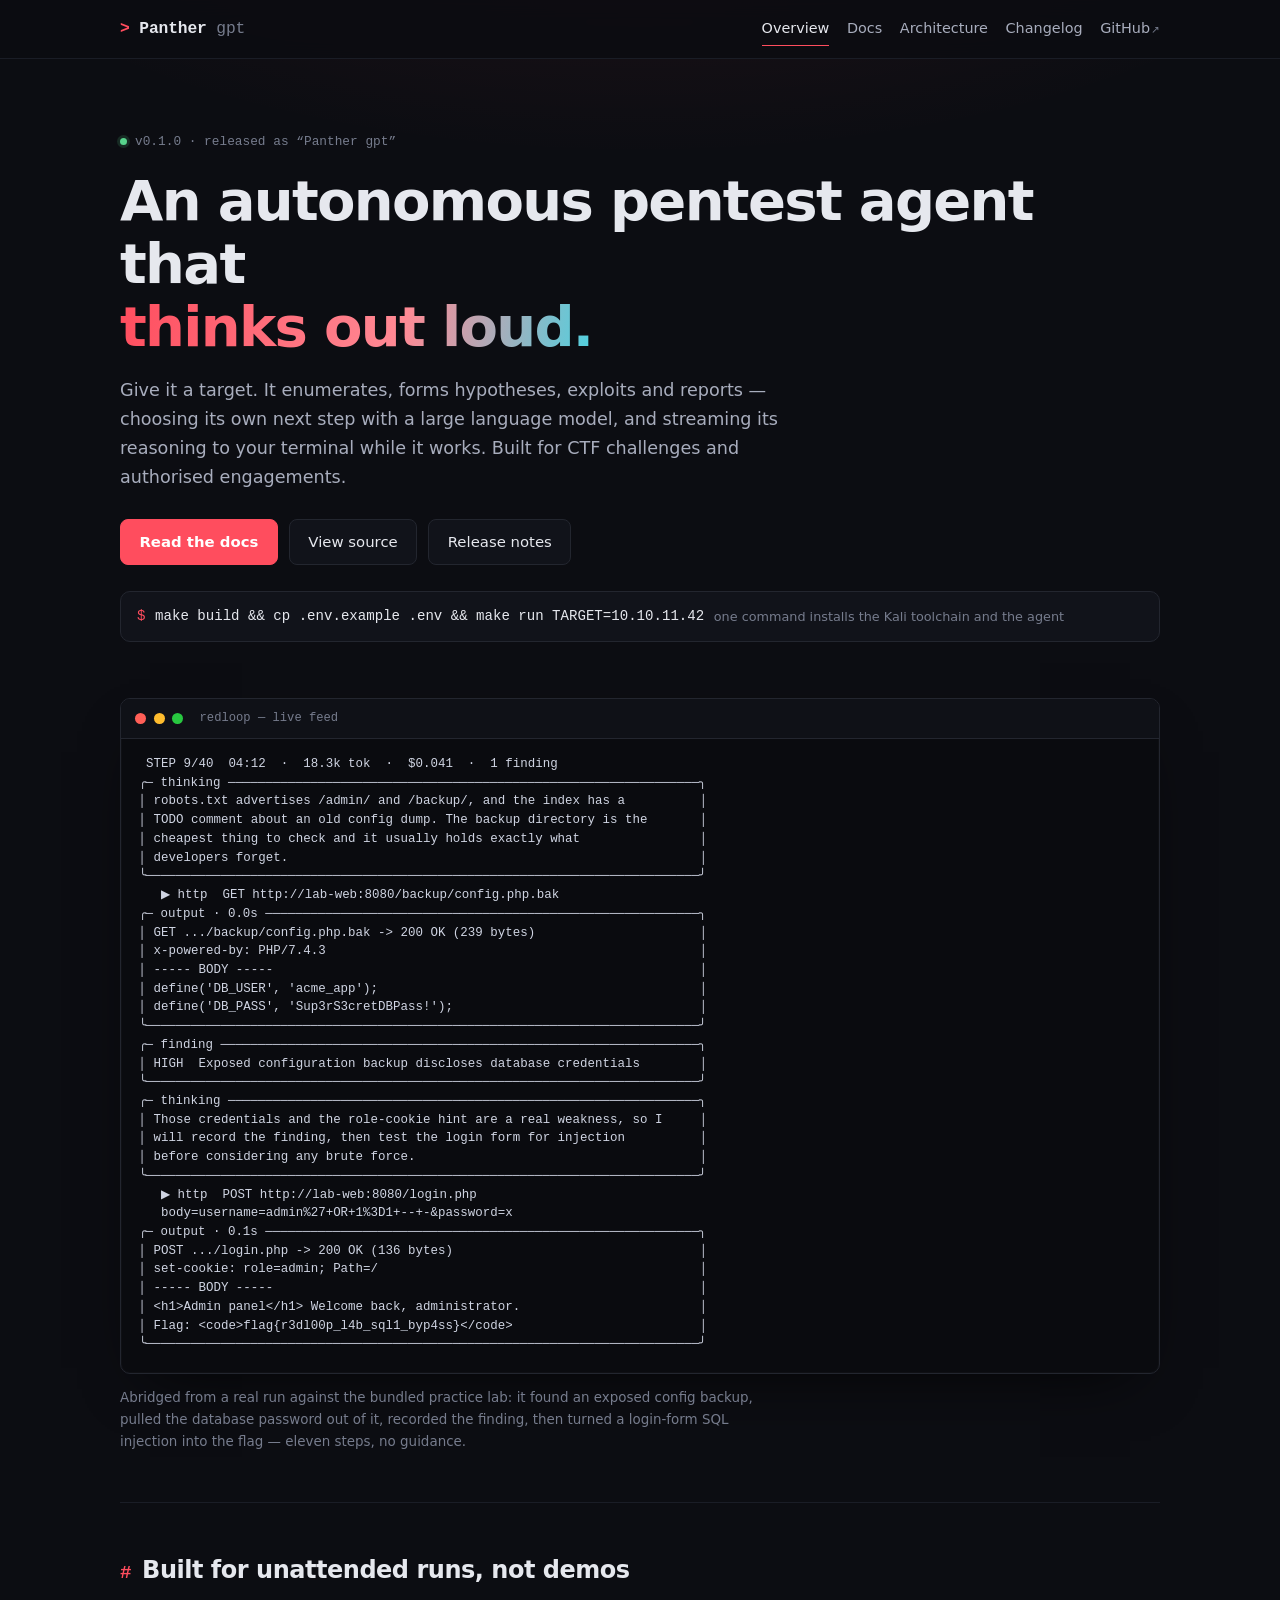
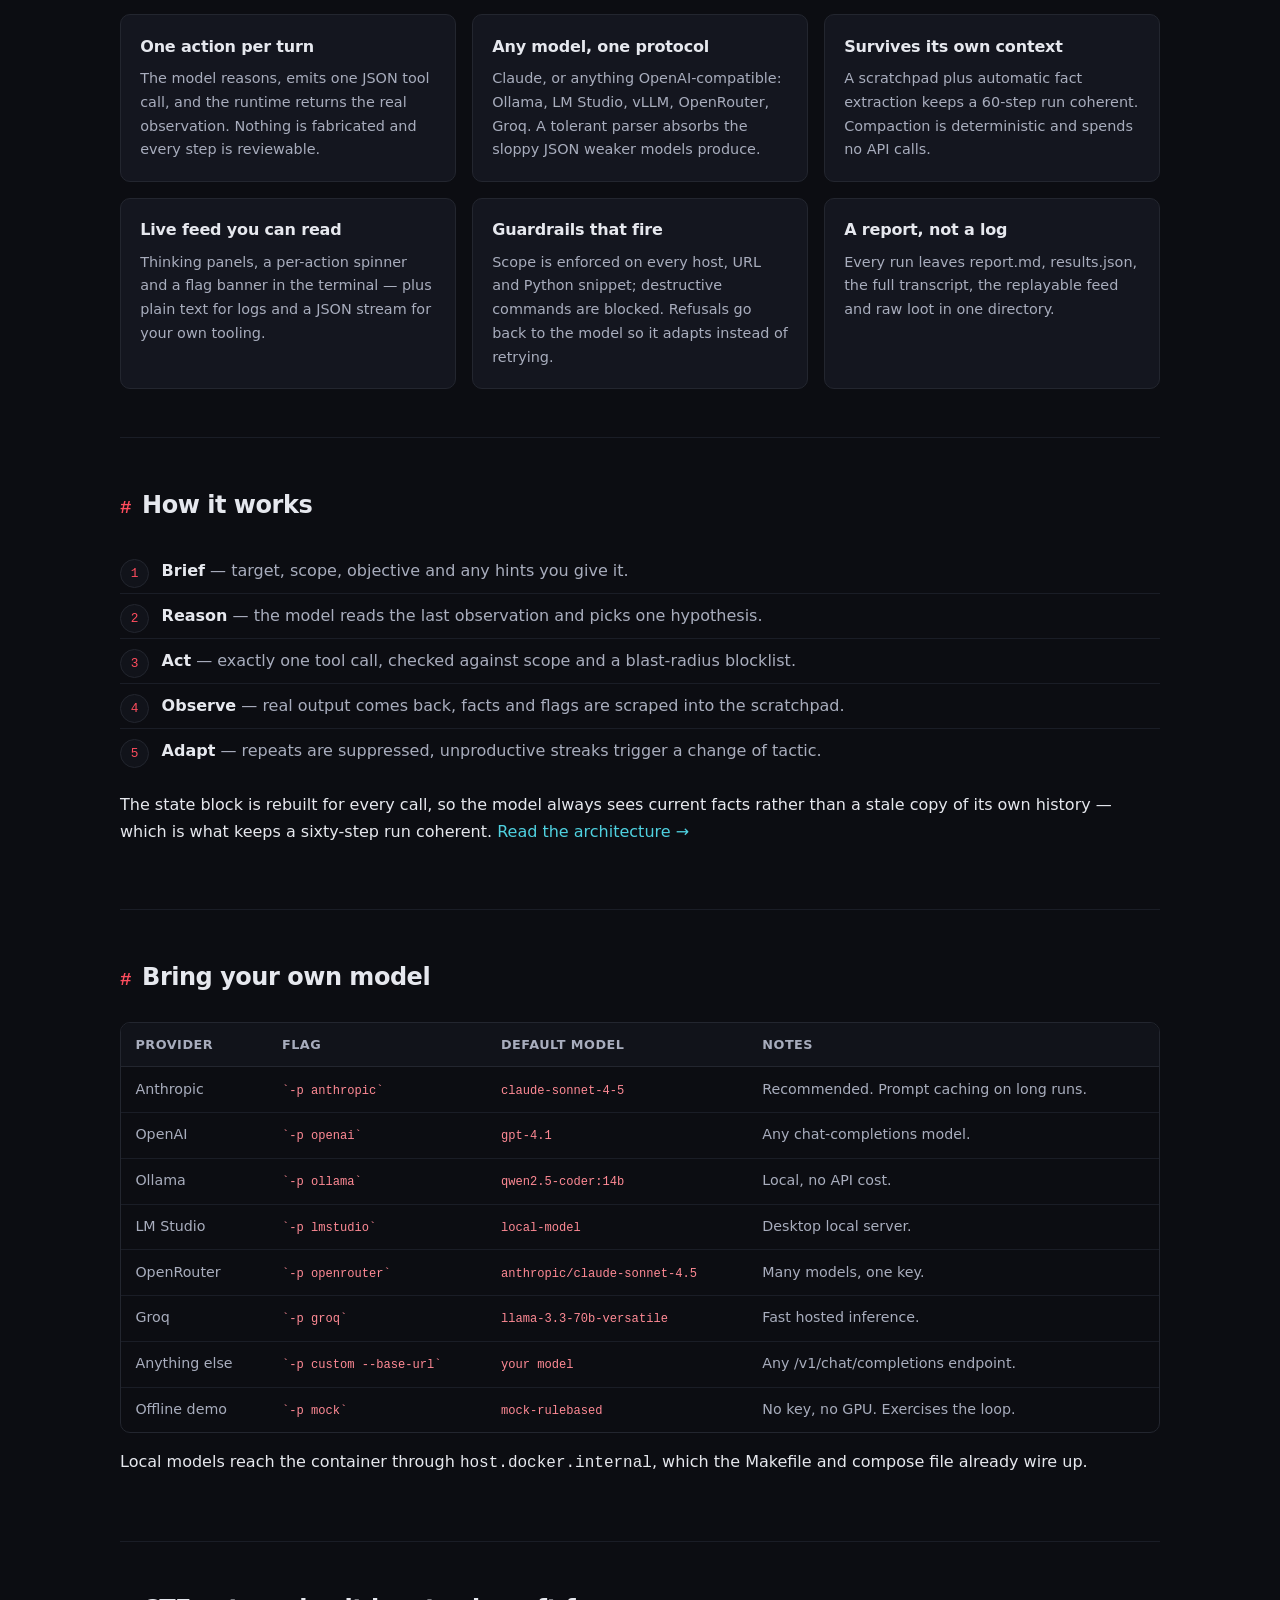
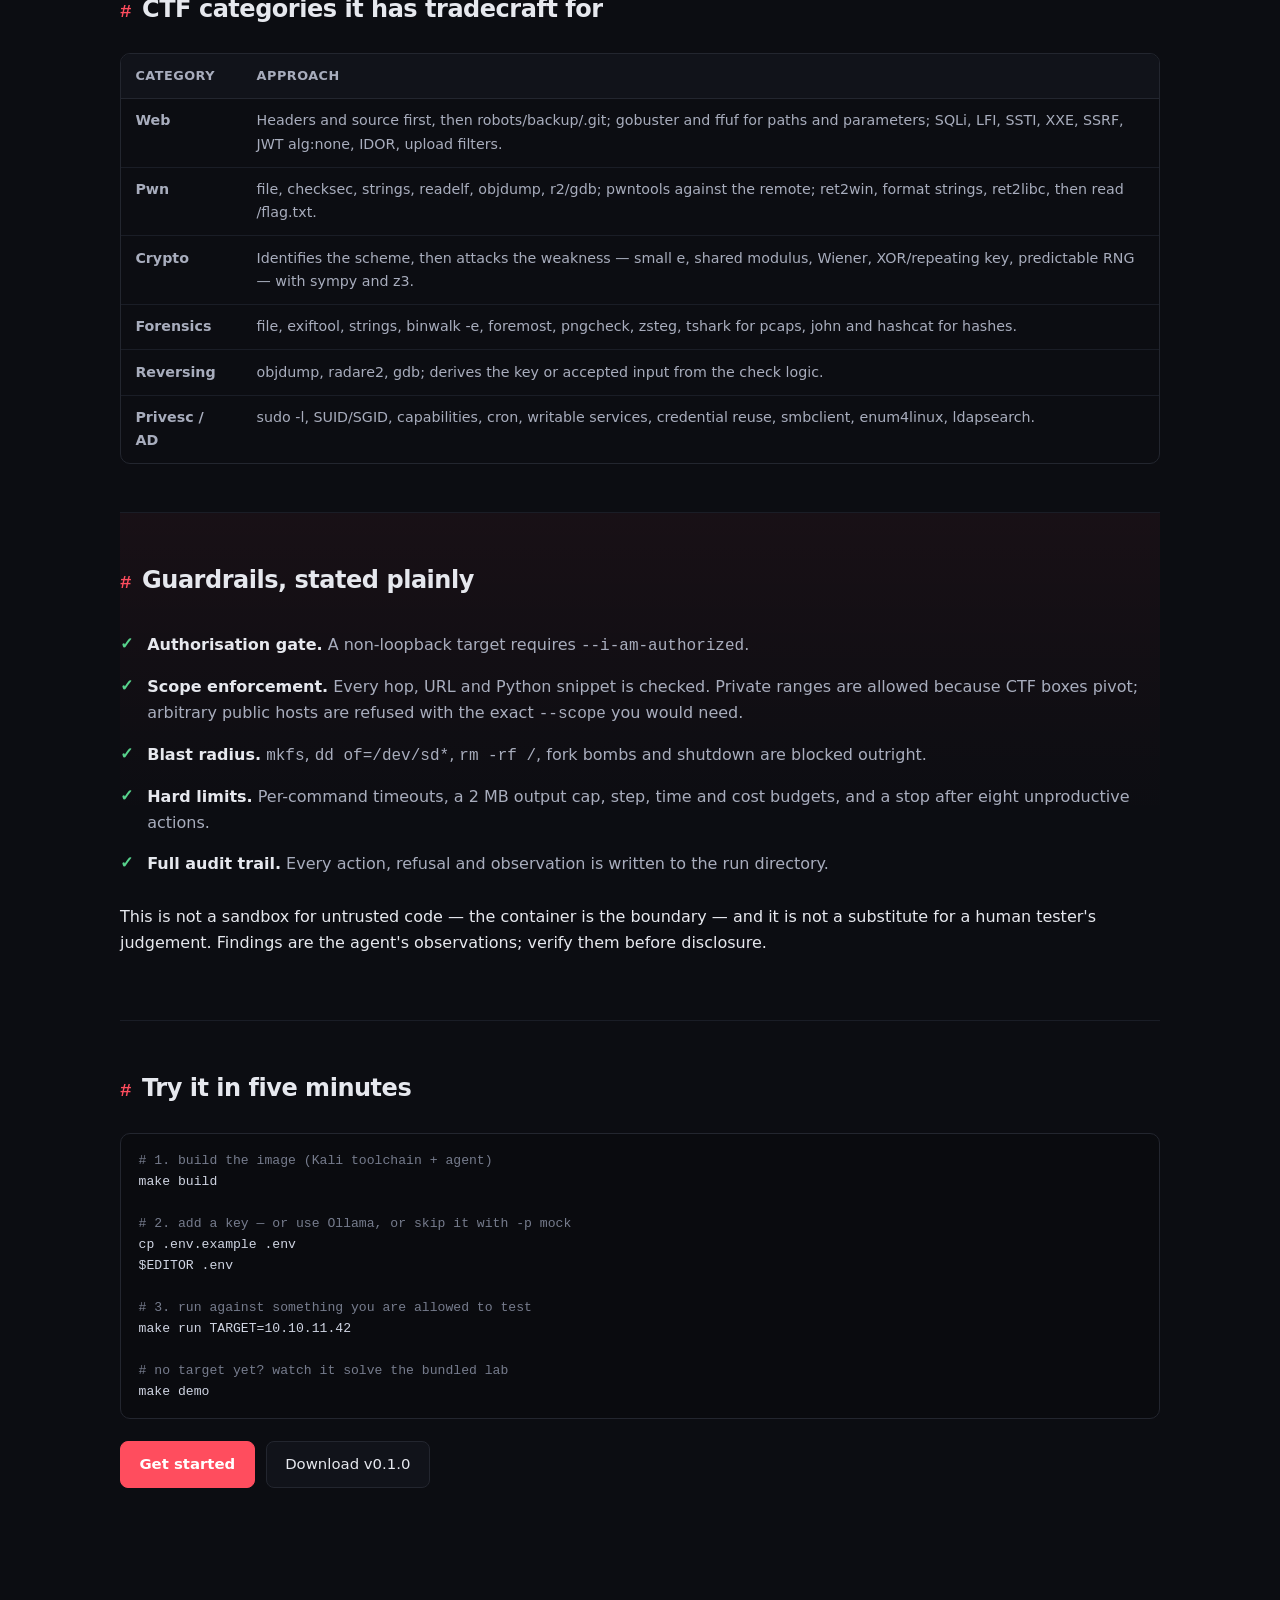
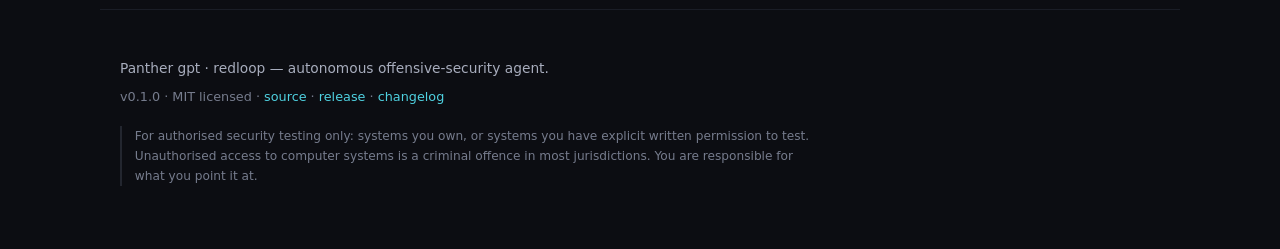
==== docs/index.html @ d653df0c "docs: publish the project website (GitHub Pages) Adds a generated static site under docs/, served by" ====
<!doctype html>
<html lang="en">
<head>
<meta charset="utf-8">
<meta name="viewport" content="width=device-width, initial-scale=1">
<title>Autonomous pentest agent · Panther gpt</title>
<meta name="description" content="Panther gpt — an LLM-driven autonomous penetration-testing agent. Enumerates, exploits and reports on its own, with a live terminal feed, scope guardrails and support for Claude or local models.">
<meta name="color-scheme" content="dark">
<meta property="og:type" content="website">
<meta property="og:title" content="Autonomous pentest agent · Panther gpt">
<meta property="og:description" content="Panther gpt — an LLM-driven autonomous penetration-testing agent. Enumerates, exploits and reports on its own, with a live terminal feed, scope guardrails and support for Claude or local models.">
<meta property="og:url" content="https://usa3492max.github.io/gpt/">
<link rel="icon" href="data:image/svg+xml,%3Csvg xmlns='http://www.w3.org/2000/svg' viewBox='0 0 32 32'%3E%3Crect width='32' height='32' rx='7' fill='%230c0d12'/%3E%3Ctext x='16' y='23' font-family='monospace' font-size='18' fill='%23ff4d5e' text-anchor='middle'%3E%3E%3C/text%3E%3C/svg%3E">
<link rel="stylesheet" href="assets/style.css">
</head>
<body>
<a class="skip" href="#main">Skip to content</a>
<header class="topbar">
  <div class="topbar-inner">
    <a class="brand" href="index.html"><span class="mark">&gt;</span> Panther <span class="thin">gpt</span></a>
    <nav class="sitenav" aria-label="Site"><a class="active" href="index.html">Overview</a><a class="" href="docs.html">Docs</a><a class="" href="architecture.html">Architecture</a><a class="" href="changelog.html">Changelog</a>
      <a href="https://github.com/usa3492max/gpt" target="_blank" rel="noopener">GitHub<span class="ext">↗</span></a>
    </nav>
  </div>
</header>
<main id="main" class="wide">

<section class="hero">
  <p class="eyebrow"><span class="dot"></span> v0.1.0 · released as “Panther gpt”</p>
  <h1>An autonomous pentest agent that<br><span class="accent">thinks out loud.</span></h1>
  <p class="lede">
    Give it a target. It enumerates, forms hypotheses, exploits and reports — choosing its own
    next step with a large language model, and streaming its reasoning to your terminal while it
    works. Built for CTF challenges and authorised engagements.
  </p>
  <div class="cta">
    <a class="btn primary" href="docs.html">Read the docs</a>
    <a class="btn" href="https://github.com/usa3492max/gpt" target="_blank" rel="noopener">View source</a>
    <a class="btn" href="changelog.html">Release notes</a>
  </div>
  <div class="install">
    <span class="prompt">$</span><code>make build &amp;&amp; cp .env.example .env &amp;&amp; make run TARGET=10.10.11.42</code>
    <span class="install-note">one command installs the Kali toolchain and the agent</span>
  </div>
</section>

<section class="terminal-wrap">
  <div class="terminal" role="img" aria-label="Captured terminal output from a real run">
    <div class="terminal-bar"><span class="light r"></span><span class="light y"></span><span class="light g"></span><span class="terminal-title">redloop — live feed</span></div>
    <pre> STEP 9/40  04:12  ·  18.3k tok  ·  $0.041  ·  1 finding
╭─ thinking ───────────────────────────────────────────────────────────────╮
│ robots.txt advertises /admin/ and /backup/, and the index has a          │
│ TODO comment about an old config dump. The backup directory is the       │
│ cheapest thing to check and it usually holds exactly what                │
│ developers forget.                                                       │
╰──────────────────────────────────────────────────────────────────────────╯
   ▶ http  GET http://lab-web:8080/backup/config.php.bak
╭─ output · 0.0s ──────────────────────────────────────────────────────────╮
│ GET .../backup/config.php.bak -&gt; 200 OK (239 bytes)                      │
│ x-powered-by: PHP/7.4.3                                                  │
│ ----- BODY -----                                                         │
│ define(&#x27;DB_USER&#x27;, &#x27;acme_app&#x27;);                                           │
│ define(&#x27;DB_PASS&#x27;, &#x27;Sup3rS3cretDBPass!&#x27;);                                 │
╰──────────────────────────────────────────────────────────────────────────╯
╭─ finding ────────────────────────────────────────────────────────────────╮
│ HIGH  Exposed configuration backup discloses database credentials        │
╰──────────────────────────────────────────────────────────────────────────╯
╭─ thinking ───────────────────────────────────────────────────────────────╮
│ Those credentials and the role-cookie hint are a real weakness, so I     │
│ will record the finding, then test the login form for injection          │
│ before considering any brute force.                                      │
╰──────────────────────────────────────────────────────────────────────────╯
   ▶ http  POST http://lab-web:8080/login.php
   body=username=admin%27+OR+1%3D1+--+-&amp;password=x
╭─ output · 0.1s ──────────────────────────────────────────────────────────╮
│ POST .../login.php -&gt; 200 OK (136 bytes)                                 │
│ set-cookie: role=admin; Path=/                                           │
│ ----- BODY -----                                                         │
│ &lt;h1&gt;Admin panel&lt;/h1&gt; Welcome back, administrator.                        │
│ Flag: &lt;code&gt;flag{r3dl00p_l4b_sql1_byp4ss}&lt;/code&gt;                         │
╰──────────────────────────────────────────────────────────────────────────╯</pre>
  </div>
  <p class="caption">
    Abridged from a real run against the bundled practice lab: it found an exposed config backup,
    pulled the database password out of it, recorded the finding, then turned a login-form SQL
    injection into the flag — eleven steps, no guidance.
  </p>
</section>

<section class="band">
  <h2>Built for unattended runs, not demos</h2>
  <div class="grid"><div class="card"><h3>One action per turn</h3><p>The model reasons, emits one JSON tool call, and the runtime returns the real observation. Nothing is fabricated and every step is reviewable.</p></div><div class="card"><h3>Any model, one protocol</h3><p>Claude, or anything OpenAI-compatible: Ollama, LM Studio, vLLM, OpenRouter, Groq. A tolerant parser absorbs the sloppy JSON weaker models produce.</p></div><div class="card"><h3>Survives its own context</h3><p>A scratchpad plus automatic fact extraction keeps a 60-step run coherent. Compaction is deterministic and spends no API calls.</p></div><div class="card"><h3>Live feed you can read</h3><p>Thinking panels, a per-action spinner and a flag banner in the terminal — plus plain text for logs and a JSON stream for your own tooling.</p></div><div class="card"><h3>Guardrails that fire</h3><p>Scope is enforced on every host, URL and Python snippet; destructive commands are blocked. Refusals go back to the model so it adapts instead of retrying.</p></div><div class="card"><h3>A report, not a log</h3><p>Every run leaves report.md, results.json, the full transcript, the replayable feed and raw loot in one directory.</p></div></div>
</section>

<section class="band">
  <h2>How it works</h2>
  <ol class="steps">
    <li><strong>Brief</strong> — target, scope, objective and any hints you give it.</li>
    <li><strong>Reason</strong> — the model reads the last observation and picks one hypothesis.</li>
    <li><strong>Act</strong> — exactly one tool call, checked against scope and a blast-radius blocklist.</li>
    <li><strong>Observe</strong> — real output comes back, facts and flags are scraped into the scratchpad.</li>
    <li><strong>Adapt</strong> — repeats are suppressed, unproductive streaks trigger a change of tactic.</li>
  </ol>
  <p class="muted">
    The state block is rebuilt for every call, so the model always sees current facts rather than a
    stale copy of its own history — which is what keeps a sixty-step run coherent.
    <a href="architecture.html">Read the architecture →</a>
  </p>
</section>

<section class="band">
  <h2>Bring your own model</h2>
  <div class="table-scroll">
    <table class="models">
      <thead><tr><th>Provider</th><th>Flag</th><th>Default model</th><th>Notes</th></tr></thead>
      <tbody><tr><td>Anthropic</td><td><code>`-p anthropic`</code></td><td><code>claude-sonnet-4-5</code></td><td>Recommended. Prompt caching on long runs.</td></tr><tr><td>OpenAI</td><td><code>`-p openai`</code></td><td><code>gpt-4.1</code></td><td>Any chat-completions model.</td></tr><tr><td>Ollama</td><td><code>`-p ollama`</code></td><td><code>qwen2.5-coder:14b</code></td><td>Local, no API cost.</td></tr><tr><td>LM Studio</td><td><code>`-p lmstudio`</code></td><td><code>local-model</code></td><td>Desktop local server.</td></tr><tr><td>OpenRouter</td><td><code>`-p openrouter`</code></td><td><code>anthropic/claude-sonnet-4.5</code></td><td>Many models, one key.</td></tr><tr><td>Groq</td><td><code>`-p groq`</code></td><td><code>llama-3.3-70b-versatile</code></td><td>Fast hosted inference.</td></tr><tr><td>Anything else</td><td><code>`-p custom --base-url`</code></td><td><code>your model</code></td><td>Any /v1/chat/completions endpoint.</td></tr><tr><td>Offline demo</td><td><code>`-p mock`</code></td><td><code>mock-rulebased</code></td><td>No key, no GPU. Exercises the loop.</td></tr></tbody>
    </table>
  </div>
  <p class="muted">
    Local models reach the container through <code>host.docker.internal</code>, which the Makefile
    and compose file already wire up.
  </p>
</section>

<section class="band">
  <h2>CTF categories it has tradecraft for</h2>
  <div class="table-scroll">
    <table class="categories">
      <thead><tr><th>Category</th><th>Approach</th></tr></thead>
      <tbody><tr><td><strong>Web</strong></td><td>Headers and source first, then robots/backup/.git; gobuster and ffuf for paths and parameters; SQLi, LFI, SSTI, XXE, SSRF, JWT alg:none, IDOR, upload filters.</td></tr><tr><td><strong>Pwn</strong></td><td>file, checksec, strings, readelf, objdump, r2/gdb; pwntools against the remote; ret2win, format strings, ret2libc, then read /flag.txt.</td></tr><tr><td><strong>Crypto</strong></td><td>Identifies the scheme, then attacks the weakness — small e, shared modulus, Wiener, XOR/repeating key, predictable RNG — with sympy and z3.</td></tr><tr><td><strong>Forensics</strong></td><td>file, exiftool, strings, binwalk -e, foremost, pngcheck, zsteg, tshark for pcaps, john and hashcat for hashes.</td></tr><tr><td><strong>Reversing</strong></td><td>objdump, radare2, gdb; derives the key or accepted input from the check logic.</td></tr><tr><td><strong>Privesc / AD</strong></td><td>sudo -l, SUID/SGID, capabilities, cron, writable services, credential reuse, smbclient, enum4linux, ldapsearch.</td></tr></tbody>
    </table>
  </div>
</section>

<section class="band safety">
  <h2>Guardrails, stated plainly</h2>
  <ul class="checks">
    <li><strong>Authorisation gate.</strong> A non-loopback target requires <code>--i-am-authorized</code>.</li>
    <li><strong>Scope enforcement.</strong> Every hop, URL and Python snippet is checked. Private
        ranges are allowed because CTF boxes pivot; arbitrary public hosts are refused with the
        exact <code>--scope</code> you would need.</li>
    <li><strong>Blast radius.</strong> <code>mkfs</code>, <code>dd of=/dev/sd*</code>,
        <code>rm -rf /</code>, fork bombs and shutdown are blocked outright.</li>
    <li><strong>Hard limits.</strong> Per-command timeouts, a 2 MB output cap, step, time and cost
        budgets, and a stop after eight unproductive actions.</li>
    <li><strong>Full audit trail.</strong> Every action, refusal and observation is written to the
        run directory.</li>
  </ul>
  <p class="muted">
    This is not a sandbox for untrusted code — the container is the boundary — and it is not a
    substitute for a human tester's judgement. Findings are the agent's observations; verify them
    before disclosure.
  </p>
</section>

<section class="band final">
  <h2>Try it in five minutes</h2>
  <pre class="snippet"><span class="c"># 1. build the image (Kali toolchain + agent)</span>
make build

<span class="c"># 2. add a key — or use Ollama, or skip it with -p mock</span>
cp .env.example .env
$EDITOR .env

<span class="c"># 3. run against something you are allowed to test</span>
make run TARGET=10.10.11.42

<span class="c"># no target yet? watch it solve the bundled lab</span>
make demo</pre>
  <div class="cta">
    <a class="btn primary" href="docs.html">Get started</a>
    <a class="btn" href="https://github.com/usa3492max/gpt/releases/tag/v0.1.0" target="_blank" rel="noopener">Download v0.1.0</a>
  </div>
</section>

</main>
<footer class="footer">
  <p>Panther gpt · redloop — autonomous offensive-security agent.</p>
  <p class="muted">
    v0.1.0 · MIT licensed ·
    <a href="https://github.com/usa3492max/gpt" target="_blank" rel="noopener">source</a> ·
    <a href="https://github.com/usa3492max/gpt/releases/tag/v0.1.0" target="_blank" rel="noopener">release</a> ·
    <a href="changelog.html">changelog</a>
  </p>
  <p class="disclaimer">
    For authorised security testing only: systems you own, or systems you have explicit written
    permission to test. Unauthorised access to computer systems is a criminal offence in most
    jurisdictions. You are responsible for what you point it at.
  </p>
</footer>
</body>
</html>
---- docs/assets/style.css ----
/* ---------------------------------------------------------------------------
   Panther gpt — documentation site
   One stylesheet, no CDN, no web fonts, no JavaScript. Dark, terminal-adjacent.
   --------------------------------------------------------------------------- */

:root {
  --bg: #0c0d12;
  --bg-soft: #11131a;
  --bg-card: #14161f;
  --line: #23262f;
  --line-soft: #1a1d26;
  --fg: #e6e8ee;
  --fg-dim: #a8adbd;
  --fg-muted: #767c8d;
  --accent: #ff4d5e;
  --accent-soft: #ff8a95;
  --cyan: #4fd1e0;
  --green: #57d38c;
  --yellow: #e8c76a;
  --radius: 10px;
  --mono: ui-monospace, SFMono-Regular, "SF Mono", Menlo, Consolas, "Liberation Mono", monospace;
  --sans: system-ui, -apple-system, "Segoe UI", Roboto, "Helvetica Neue", Arial, sans-serif;
  --maxw: 1080px;
}

* { box-sizing: border-box; }

html { scroll-behavior: smooth; }

body {
  margin: 0;
  background:
    radial-gradient(1100px 480px at 50% -180px, rgba(255, 77, 94, .10), transparent 70%),
    var(--bg);
  color: var(--fg);
  font-family: var(--sans);
  font-size: 16px;
  line-height: 1.65;
  -webkit-font-smoothing: antialiased;
}

a { color: var(--cyan); text-decoration: none; }
a:hover { text-decoration: underline; text-underline-offset: 2px; }

code, pre, kbd { font-family: var(--mono); }

.skip {
  position: absolute; left: -9999px;
  background: var(--accent); color: #fff; padding: .5rem .8rem; border-radius: 6px; z-index: 10;
}
.skip:focus { left: 1rem; top: 1rem; }

/* ---------------------------------------------------------------- top bar */
.topbar {
  position: sticky; top: 0; z-index: 5;
  background: rgba(12, 13, 18, .82);
  backdrop-filter: blur(10px);
  border-bottom: 1px solid var(--line-soft);
}
.topbar-inner {
  max-width: var(--maxw); margin: 0 auto; padding: .8rem 1.25rem;
  display: flex; align-items: center; justify-content: space-between; gap: 1rem;
}
.brand {
  font-family: var(--mono); font-size: 1.02rem; font-weight: 600;
  color: var(--fg); letter-spacing: -.01em; white-space: nowrap;
}
.brand:hover { text-decoration: none; color: var(--accent-soft); }
.brand .mark { color: var(--accent); }
.brand .thin { color: var(--fg-muted); font-weight: 400; }

.sitenav { display: flex; gap: 1.1rem; flex-wrap: wrap; align-items: center; }
.sitenav a {
  color: var(--fg-dim); font-size: .9rem; padding: .25rem 0;
  border-bottom: 1px solid transparent;
}
.sitenav a:hover { color: var(--fg); text-decoration: none; }
.sitenav a.active { color: var(--fg); border-bottom-color: var(--accent); }
.sitenav .ext { font-size: .72em; margin-left: .12em; color: var(--fg-muted); }

/* --------------------------------------------------------------- layout */
main { margin: 0 auto; padding: 0 1.25rem; }
main.wide { max-width: var(--maxw); }
main.narrow { max-width: 800px; }

/* ---------------------------------------------------------------- hero */
.hero { padding: 4.5rem 0 2rem; }
.eyebrow {
  font-family: var(--mono); font-size: .8rem; color: var(--fg-muted);
  margin: 0 0 1.1rem; display: flex; align-items: center; gap: .5rem;
}
.dot {
  width: 7px; height: 7px; border-radius: 50%; background: var(--green);
  box-shadow: 0 0 0 3px rgba(87, 211, 140, .15);
}
.hero h1 {
  font-size: clamp(2.05rem, 5.4vw, 3.5rem);
  line-height: 1.12; letter-spacing: -.03em; margin: 0 0 1.1rem; font-weight: 700;
}
.hero h1 .accent {
  background: linear-gradient(100deg, var(--accent), var(--accent-soft) 60%, var(--cyan));
  -webkit-background-clip: text; background-clip: text; color: transparent;
}
.lede { font-size: 1.1rem; color: var(--fg-dim); max-width: 62ch; margin: 0 0 1.7rem; }

.cta { display: flex; flex-wrap: wrap; gap: .7rem; margin-bottom: 1.6rem; }
.btn {
  display: inline-block; padding: .62rem 1.15rem; border-radius: 8px;
  border: 1px solid var(--line); color: var(--fg); font-size: .93rem; font-weight: 500;
  background: var(--bg-soft); transition: border-color .15s, background .15s, transform .15s;
}
.btn:hover { text-decoration: none; border-color: #3a3f4d; background: #171a23; transform: translateY(-1px); }
.btn.primary {
  background: var(--accent); border-color: var(--accent); color: #fff; font-weight: 600;
}
.btn.primary:hover { background: #ff616f; border-color: #ff616f; }

.install {
  display: flex; align-items: center; flex-wrap: wrap; gap: .6rem;
  font-family: var(--mono); font-size: .88rem;
  background: var(--bg-soft); border: 1px solid var(--line);
  border-radius: var(--radius); padding: .8rem 1rem; max-width: 100%;
}
.install .prompt { color: var(--accent); }
.install code { color: var(--fg); overflow-wrap: anywhere; }
.install-note { color: var(--fg-muted); font-family: var(--sans); font-size: .8rem; }

/* ------------------------------------------------------------- terminal */
.terminal-wrap { padding: 1.5rem 0 3rem; }
.terminal {
  border: 1px solid var(--line); border-radius: var(--radius);
  background: #0a0b0f; overflow: hidden;
  box-shadow: 0 24px 60px -30px rgba(0, 0, 0, .9), 0 0 0 1px rgba(255, 255, 255, .02) inset;
}
.terminal-bar {
  display: flex; align-items: center; gap: .45rem;
  padding: .6rem .9rem; background: #0f1117; border-bottom: 1px solid var(--line);
}
.light { width: 11px; height: 11px; border-radius: 50%; display: inline-block; }
.light.r { background: #ff5f57; } .light.y { background: #febc2e; } .light.g { background: #28c840; }
.terminal-title {
  margin-left: .6rem; font-family: var(--mono); font-size: .76rem; color: var(--fg-muted);
}
.terminal pre {
  margin: 0; padding: 1rem 1.1rem 1.2rem; overflow-x: auto;
  font-size: .78rem; line-height: 1.5; color: #cfd4e2; white-space: pre;
}
.caption { color: var(--fg-muted); font-size: .84rem; margin: .8rem 0 0; max-width: 78ch; }

/* ---------------------------------------------------------------- bands */
.band { padding: 3rem 0; border-top: 1px solid var(--line-soft); }
.band h2 {
  font-size: 1.5rem; letter-spacing: -.02em; margin: 0 0 1.5rem; font-weight: 650;
}
.band h2::before { content: "# "; color: var(--accent); font-family: var(--mono); font-size: .8em; }

.grid {
  display: grid; gap: 1rem;
  grid-template-columns: repeat(auto-fit, minmax(260px, 1fr));
}
.card {
  background: var(--bg-card); border: 1px solid var(--line);
  border-radius: var(--radius); padding: 1.15rem 1.2rem;
  transition: border-color .15s, transform .15s;
}
.card:hover { border-color: #343946; transform: translateY(-2px); }
.card h3 { margin: 0 0 .45rem; font-size: 1rem; letter-spacing: -.01em; }
.card p { margin: 0; color: var(--fg-dim); font-size: .9rem; }

.steps { counter-reset: step; list-style: none; padding: 0; margin: 0 0 1.2rem; }
.steps li {
  counter-increment: step; position: relative; padding: .55rem 0 .55rem 2.6rem;
  color: var(--fg-dim); border-bottom: 1px solid var(--line-soft);
}
.steps li:last-child { border-bottom: 0; }
.steps li::before {
  content: counter(step); position: absolute; left: 0; top: .6rem;
  width: 1.7rem; height: 1.7rem; border-radius: 50%;
  border: 1px solid var(--line); background: var(--bg-soft);
  color: var(--accent); font-family: var(--mono); font-size: .8rem;
  display: flex; align-items: center; justify-content: center;
}
.steps strong { color: var(--fg); }

/* --------------------------------------------------------------- tables */
.table-scroll { overflow-x: auto; border: 1px solid var(--line); border-radius: var(--radius); }
table { border-collapse: collapse; width: 100%; font-size: .89rem; }
thead th {
  text-align: left; padding: .7rem .9rem; background: var(--bg-soft);
  border-bottom: 1px solid var(--line); color: var(--fg-dim);
  font-weight: 600; font-size: .8rem; text-transform: uppercase; letter-spacing: .04em;
  white-space: nowrap;
}
tbody td { padding: .65rem .9rem; border-bottom: 1px solid var(--line-soft); color: var(--fg-dim); vertical-align: top; }
tbody tr:last-child td { border-bottom: 0; }
tbody tr:hover td { background: rgba(255, 255, 255, .015); }
td code { color: var(--accent-soft); font-size: .85em; white-space: nowrap; }

/* -------------------------------------------------------------- safety */
.safety { background: linear-gradient(180deg, rgba(255, 77, 94, .05), transparent 60%); }
.checks { list-style: none; padding: 0; margin: 0 0 1.2rem; }
.checks li { position: relative; padding: .45rem 0 .45rem 1.7rem; color: var(--fg-dim); }
.checks li::before {
  content: "✓"; position: absolute; left: 0; color: var(--green);
  font-family: var(--mono); font-weight: 700;
}
.checks strong { color: var(--fg); }

.snippet {
  background: #0a0b0f; border: 1px solid var(--line); border-radius: var(--radius);
  padding: 1rem 1.1rem; overflow-x: auto; font-size: .82rem; line-height: 1.6;
  color: #cfd4e2; margin: 0 0 1.4rem;
}
.snippet .c { color: var(--fg-muted); }

.final { padding-bottom: 4rem; }

/* ------------------------------------------------------------ prose/docs */
.prose { padding: 2.5rem 0 4rem; max-width: 860px; }
.prose h1 {
  font-size: clamp(1.8rem, 4vw, 2.6rem); letter-spacing: -.03em; margin: 0 0 1.2rem;
  line-height: 1.15;
}
.prose h2 {
  font-size: 1.35rem; margin: 2.6rem 0 .9rem; padding-top: 1.4rem;
  border-top: 1px solid var(--line-soft); letter-spacing: -.02em;
}
.prose h2::before { content: "# "; color: var(--accent); font-family: var(--mono); font-size: .8em; }
.prose h3 { font-size: 1.08rem; margin: 1.8rem 0 .6rem; letter-spacing: -.01em; }
.prose h4 { font-size: .98rem; margin: 1.3rem 0 .4rem; color: var(--fg-dim); }
.prose p, .prose li { color: var(--fg-dim); }
.prose > p:first-of-type { font-size: 1.05rem; }
.prose strong { color: var(--fg); }
.prose ul, .prose ol { padding-left: 1.35rem; }
.prose li { margin: .3rem 0; }
.prose li::marker { color: var(--accent); }

.prose code {
  background: var(--bg-card); border: 1px solid var(--line-soft);
  border-radius: 5px; padding: .1em .38em; font-size: .86em; color: var(--accent-soft);
}
.prose pre {
  background: #0a0b0f; border: 1px solid var(--line); border-radius: var(--radius);
  padding: 1rem 1.1rem; overflow-x: auto; font-size: .82rem; line-height: 1.55;
  margin: 1rem 0 1.4rem;
}
.prose pre code {
  background: none; border: 0; padding: 0; color: #cfd4e2; font-size: 1em;
}
.prose blockquote {
  margin: 1.2rem 0; padding: .6rem 1rem; border-left: 3px solid var(--accent);
  background: var(--bg-soft); border-radius: 0 6px 6px 0; color: var(--fg-dim);
}
.prose blockquote p { margin: .3rem 0; }
.prose table { margin: 1rem 0 1.5rem; }
.prose table, .prose thead th, .prose tbody td { border: 1px solid var(--line); }
.prose thead th { background: var(--bg-soft); }
.prose img { max-width: 100%; border-radius: var(--radius); }
.prose hr { border: 0; border-top: 1px solid var(--line-soft); margin: 2.2rem 0; }

.toc {
  background: var(--bg-card); border: 1px solid var(--line); border-radius: var(--radius);
  padding: 1rem 1.2rem; margin: 0 0 2rem;
}
.toc-title {
  margin: 0 0 .5rem; font-family: var(--mono); font-size: .76rem;
  text-transform: uppercase; letter-spacing: .06em; color: var(--fg-muted);
}
.toc ul { margin: 0; padding-left: 1.1rem; columns: 2; column-gap: 1.6rem; }
.toc li { margin: .18rem 0; font-size: .88rem; break-inside: avoid; }
.toc a { color: var(--fg-dim); }
.toc a:hover { color: var(--cyan); }

/* --------------------------------------------------------------- footer */
.footer {
  max-width: var(--maxw); margin: 0 auto; padding: 2.5rem 1.25rem 3.5rem;
  border-top: 1px solid var(--line-soft); margin-top: 2rem;
}
.footer p { margin: .4rem 0; font-size: .86rem; color: var(--fg-dim); }
.footer .muted { color: var(--fg-muted); font-size: .8rem; }
.footer .disclaimer {
  margin-top: 1.2rem; color: var(--fg-muted); font-size: .76rem; max-width: 90ch;
  border-left: 2px solid var(--line); padding-left: .8rem;
}

/* ------------------------------------------------------------ responsive */
@media (max-width: 700px) {
  .topbar-inner { flex-direction: column; align-items: flex-start; gap: .5rem; }
  .sitenav { gap: .8rem; }
  .hero { padding-top: 2.5rem; }
  .toc ul { columns: 1; }
  .install { font-size: .78rem; }
  .terminal pre { font-size: .68rem; }
}

@media (prefers-reduced-motion: reduce) {
  * { transition: none !important; scroll-behavior: auto !important; }
}

@media print {
  body { background: #fff; color: #000; }
  .topbar, .cta, .footer { display: none; }
}
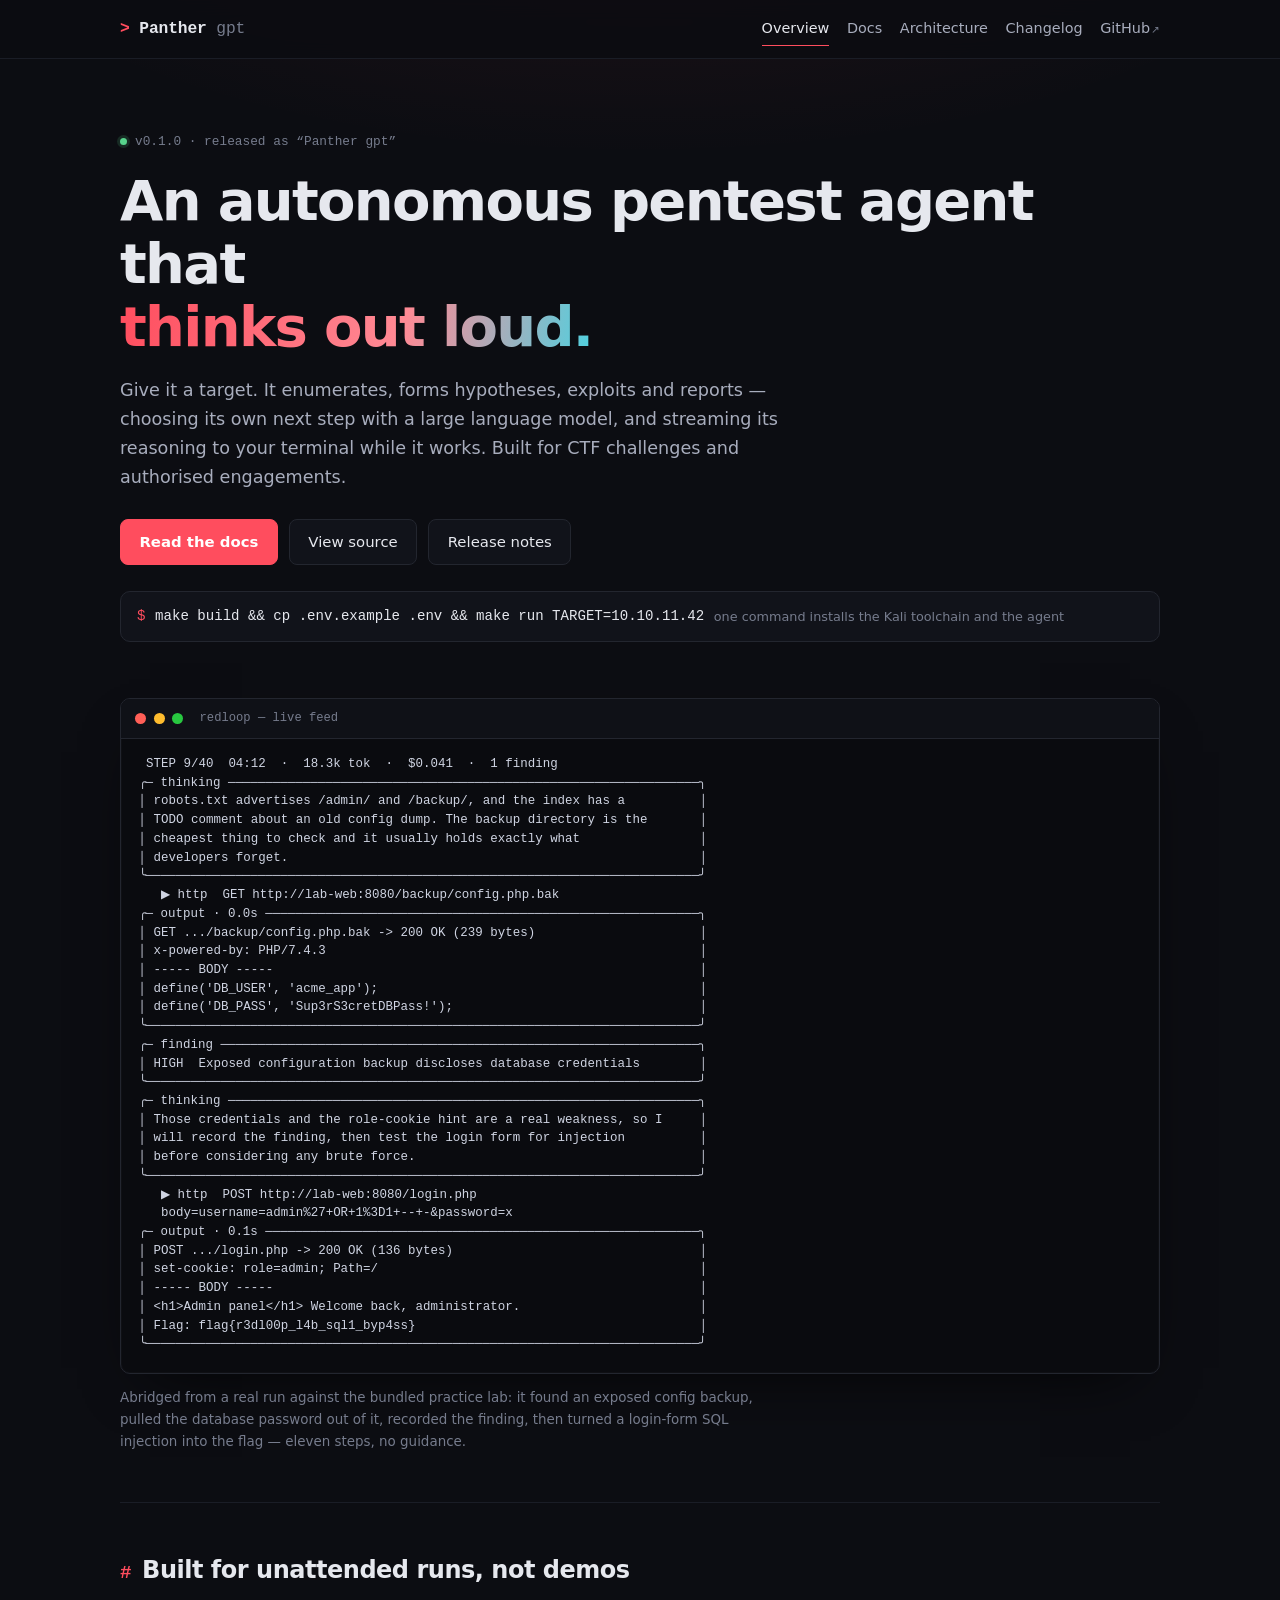
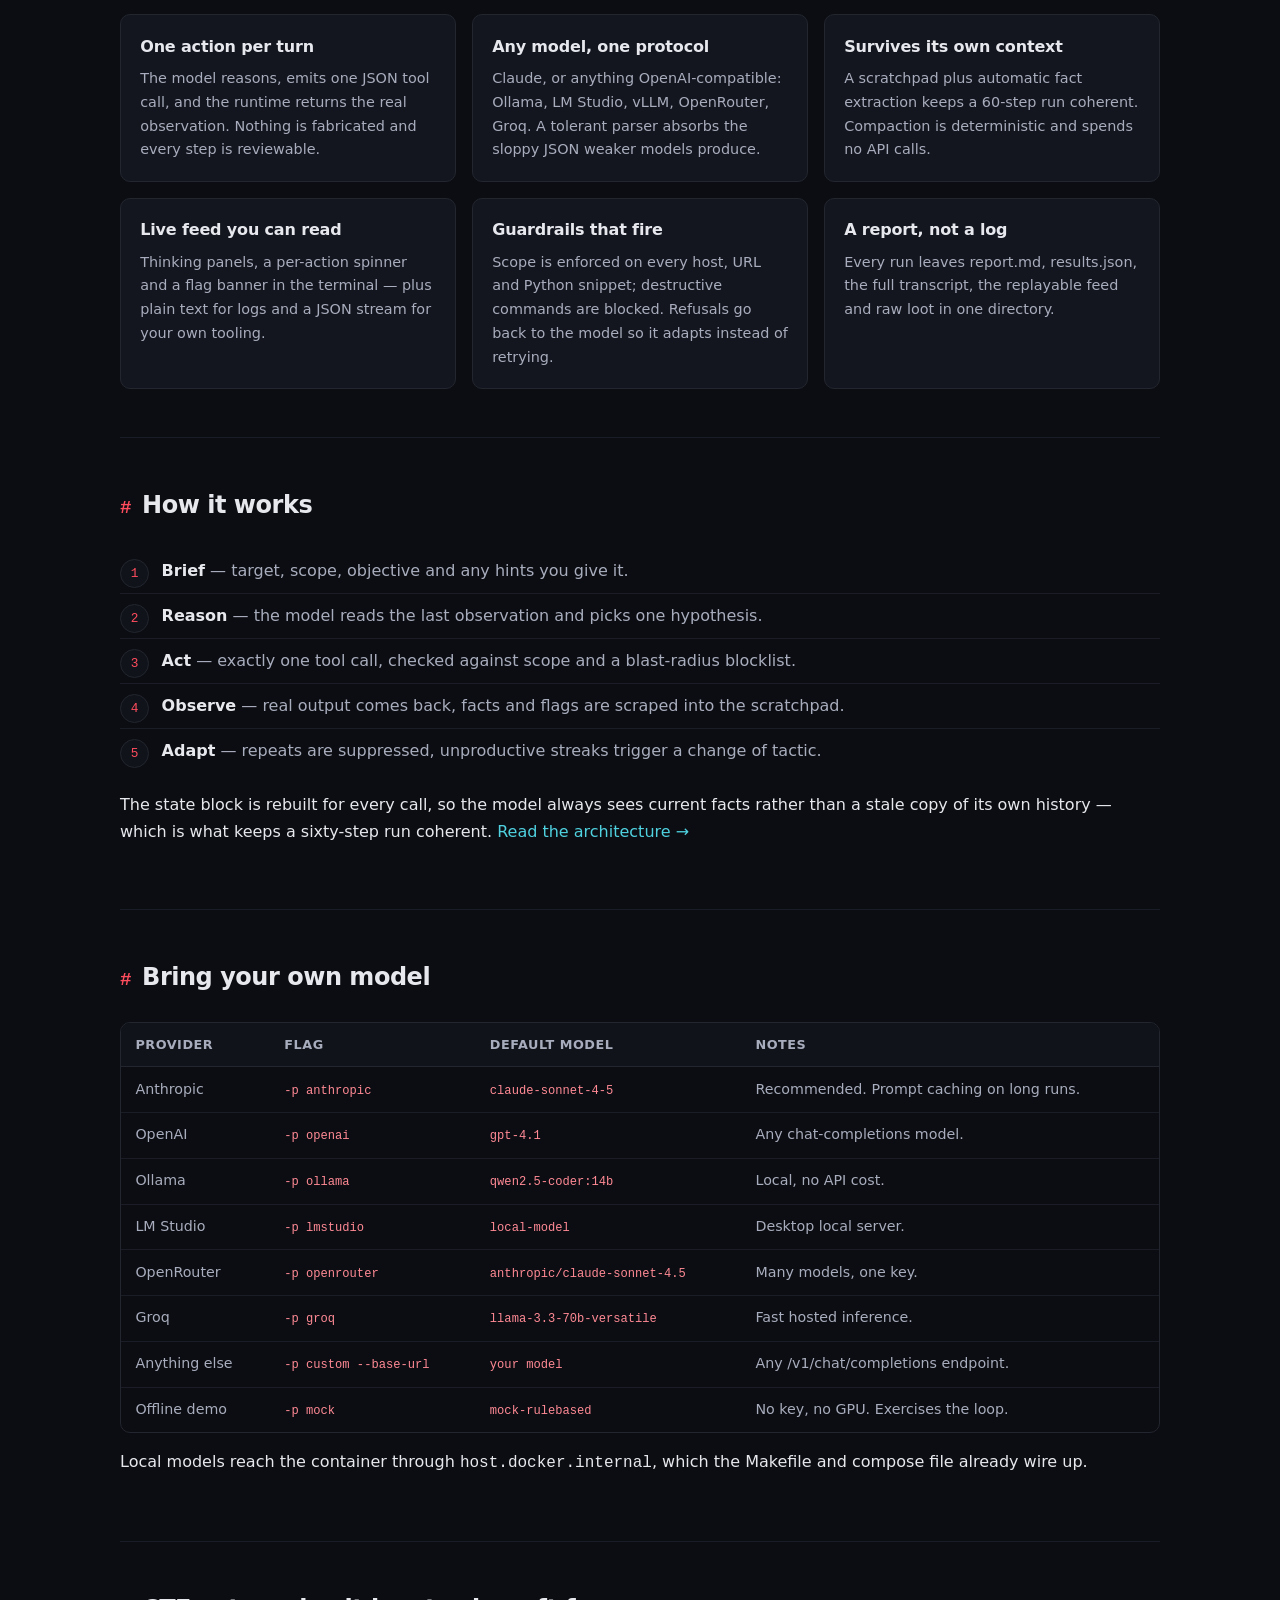
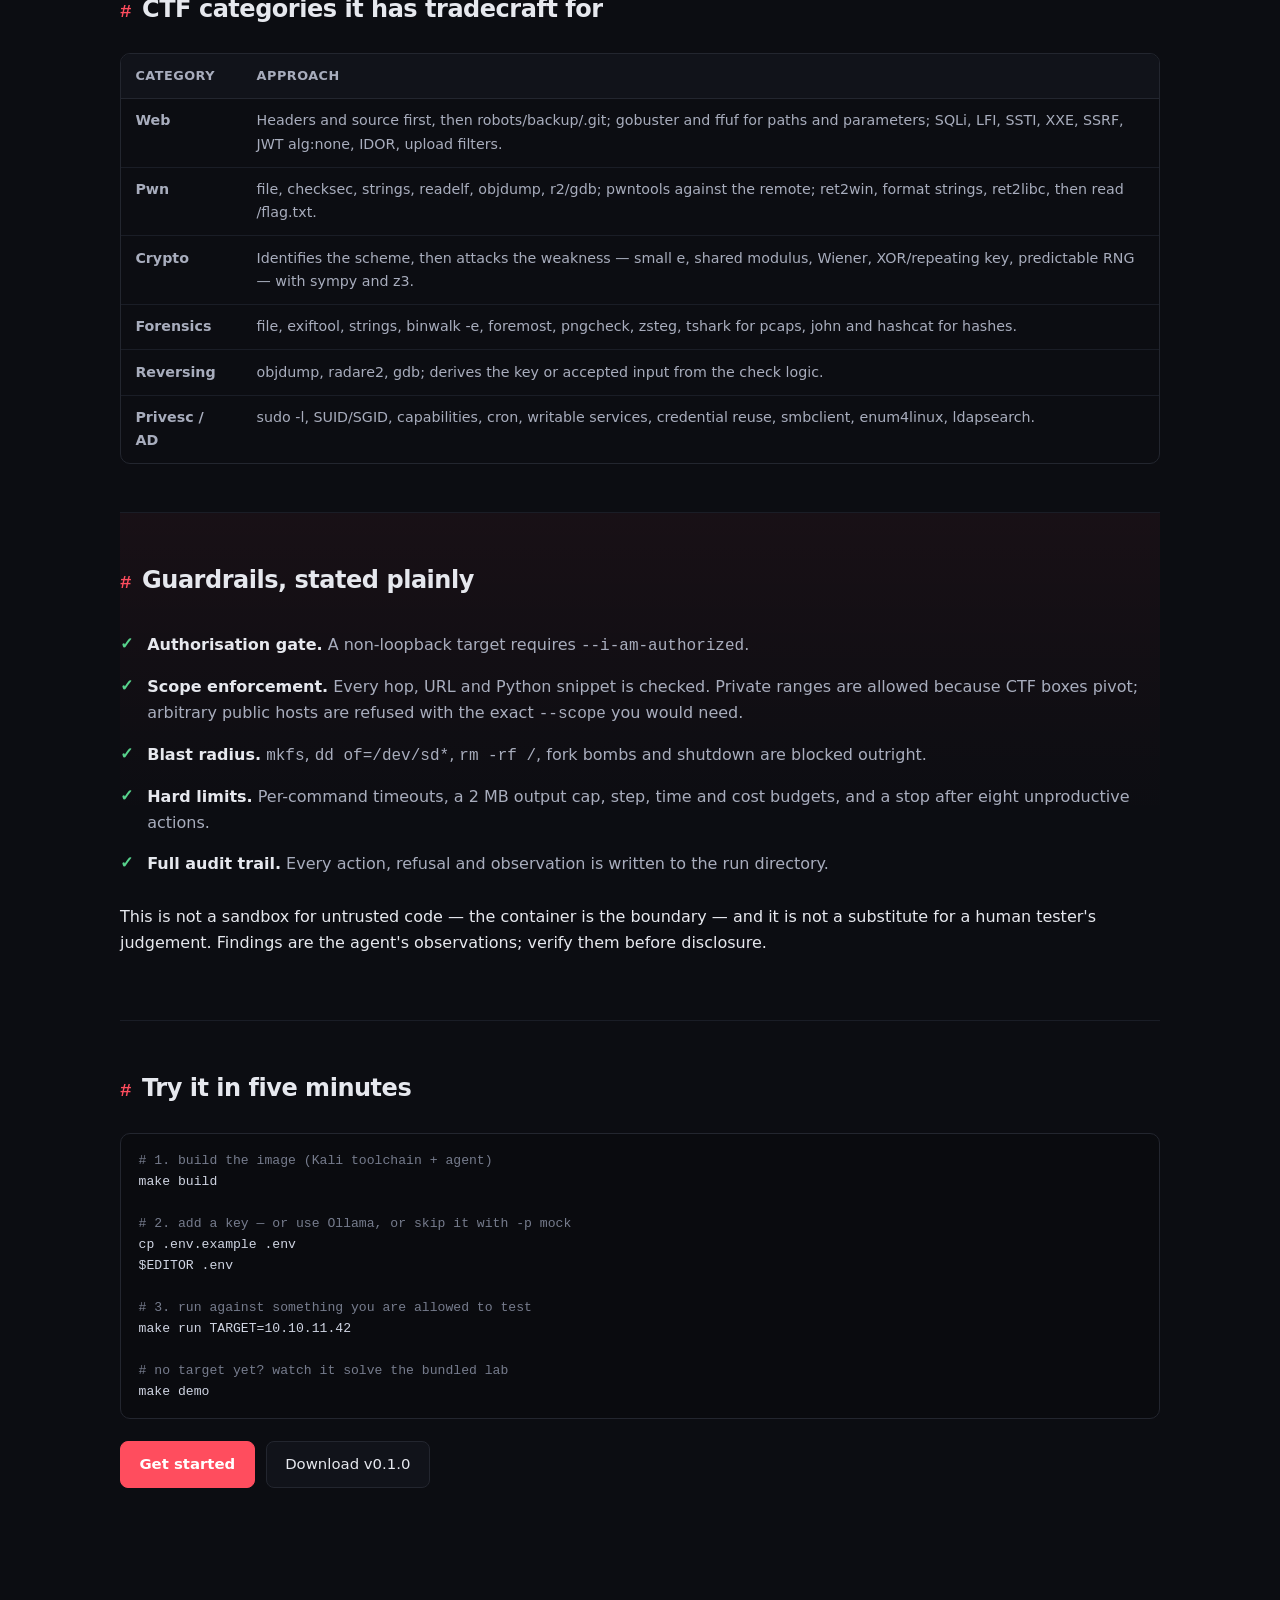
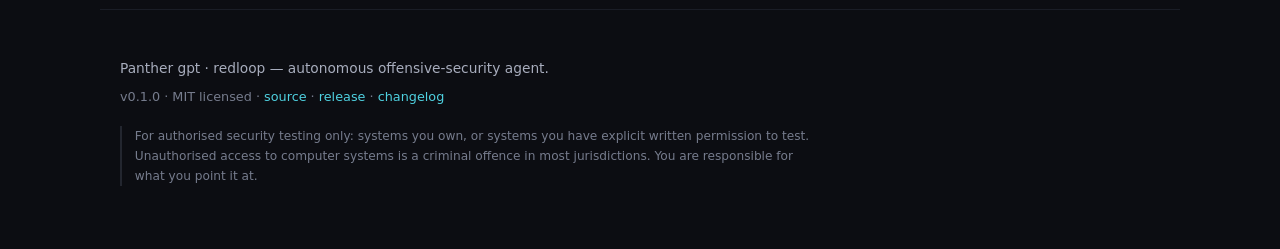
==== commit 31964fa2: "site: point at the Vercel deployment and fix two rendering glitches The site now lives at panther-gp" ====
--- a/docs/index.html
+++ b/docs/index.html
@@ -9,7 +9,7 @@
 <meta property="og:type" content="website">
 <meta property="og:title" content="Autonomous pentest agent · Panther gpt">
 <meta property="og:description" content="Panther gpt — an LLM-driven autonomous penetration-testing agent. Enumerates, exploits and reports on its own, with a live terminal feed, scope guardrails and support for Claude or local models.">
-<meta property="og:url" content="https://usa3492max.github.io/gpt/">
+<meta property="og:url" content="https://panther-gpt.vercel.app/">
 <link rel="icon" href="data:image/svg+xml,%3Csvg xmlns='http://www.w3.org/2000/svg' viewBox='0 0 32 32'%3E%3Crect width='32' height='32' rx='7' fill='%230c0d12'/%3E%3Ctext x='16' y='23' font-family='monospace' font-size='18' fill='%23ff4d5e' text-anchor='middle'%3E%3E%3C/text%3E%3C/svg%3E">
 <link rel="stylesheet" href="assets/style.css">
 </head>
@@ -77,7 +77,7 @@
 │ set-cookie: role=admin; Path=/                                           │
 │ ----- BODY -----                                                         │
 │ &lt;h1&gt;Admin panel&lt;/h1&gt; Welcome back, administrator.                        │
-│ Flag: &lt;code&gt;flag{r3dl00p_l4b_sql1_byp4ss}&lt;/code&gt;                         │
+│ Flag: flag{r3dl00p_l4b_sql1_byp4ss}                                      │
 ╰──────────────────────────────────────────────────────────────────────────╯</pre>
   </div>
   <p class="caption">
@@ -113,7 +113,7 @@
   <div class="table-scroll">
     <table class="models">
       <thead><tr><th>Provider</th><th>Flag</th><th>Default model</th><th>Notes</th></tr></thead>
-      <tbody><tr><td>Anthropic</td><td><code>`-p anthropic`</code></td><td><code>claude-sonnet-4-5</code></td><td>Recommended. Prompt caching on long runs.</td></tr><tr><td>OpenAI</td><td><code>`-p openai`</code></td><td><code>gpt-4.1</code></td><td>Any chat-completions model.</td></tr><tr><td>Ollama</td><td><code>`-p ollama`</code></td><td><code>qwen2.5-coder:14b</code></td><td>Local, no API cost.</td></tr><tr><td>LM Studio</td><td><code>`-p lmstudio`</code></td><td><code>local-model</code></td><td>Desktop local server.</td></tr><tr><td>OpenRouter</td><td><code>`-p openrouter`</code></td><td><code>anthropic/claude-sonnet-4.5</code></td><td>Many models, one key.</td></tr><tr><td>Groq</td><td><code>`-p groq`</code></td><td><code>llama-3.3-70b-versatile</code></td><td>Fast hosted inference.</td></tr><tr><td>Anything else</td><td><code>`-p custom --base-url`</code></td><td><code>your model</code></td><td>Any /v1/chat/completions endpoint.</td></tr><tr><td>Offline demo</td><td><code>`-p mock`</code></td><td><code>mock-rulebased</code></td><td>No key, no GPU. Exercises the loop.</td></tr></tbody>
+      <tbody><tr><td>Anthropic</td><td><code>-p anthropic</code></td><td><code>claude-sonnet-4-5</code></td><td>Recommended. Prompt caching on long runs.</td></tr><tr><td>OpenAI</td><td><code>-p openai</code></td><td><code>gpt-4.1</code></td><td>Any chat-completions model.</td></tr><tr><td>Ollama</td><td><code>-p ollama</code></td><td><code>qwen2.5-coder:14b</code></td><td>Local, no API cost.</td></tr><tr><td>LM Studio</td><td><code>-p lmstudio</code></td><td><code>local-model</code></td><td>Desktop local server.</td></tr><tr><td>OpenRouter</td><td><code>-p openrouter</code></td><td><code>anthropic/claude-sonnet-4.5</code></td><td>Many models, one key.</td></tr><tr><td>Groq</td><td><code>-p groq</code></td><td><code>llama-3.3-70b-versatile</code></td><td>Fast hosted inference.</td></tr><tr><td>Anything else</td><td><code>-p custom --base-url</code></td><td><code>your model</code></td><td>Any /v1/chat/completions endpoint.</td></tr><tr><td>Offline demo</td><td><code>-p mock</code></td><td><code>mock-rulebased</code></td><td>No key, no GPU. Exercises the loop.</td></tr></tbody>
     </table>
   </div>
   <p class="muted">
